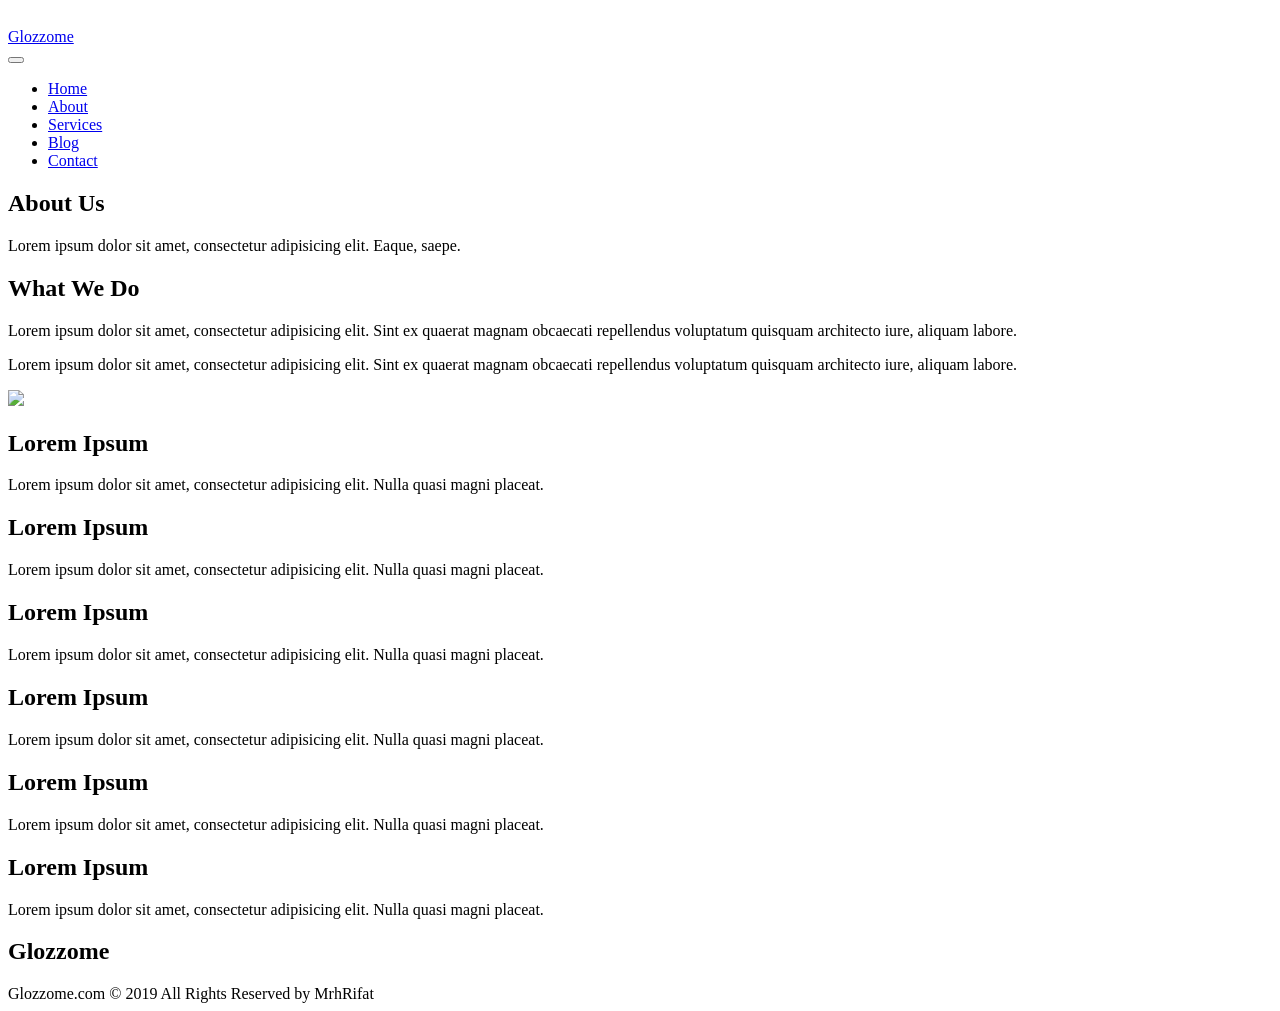
==== about.html @ 92b60e3e "Add files via upload" ====
<!DOCTYPE html>
<html lang="en">
<head>
	<title>Glozzome</title>
	<meta charset="utf-8">
	<meta name="viewport" content="width:device-width; initial-scale=1.0">
	<link rel="shortcut icon" type="image/x-icon" href="img/favicon.png">
	<link rel="stylesheet" type="text/css" href="css/bootstrap.min.css">
	<link rel="stylesheet" type="text/css" href="css/main.css">
	<link rel="stylesheet" type="text/css" href="css/uikit.min.css"> 
	<link rel="stylesheet" type="text/css" href="css/fontawesome/css/all.css">

</head>
<body>

	<!-- Navbar Section Start -->
	<nav class="navbar navbar-dark navbar-expand-lg"  uk-sticky="top:100; animation: uk-animation-slide-top; bottom: #sticky-on-scroll-up">
		<div class="container">
			<a href="index.html" class="navbar-brand">
				<img src="img/logo1.png" class="img-fluid p-0" style="width: 35%; filter: brightness(0) invert(1);">
				<div class="ml-2 p-0 d-inline webT">Glozzome</div>
			</a>
			<button class="navbar-toggler navbar-toggler-right" data-toggle="collapse" data-target="#navBar">
				<span class="navbar-toggler-icon"></span>
			</button>
			<div class="collapse navbar-collapse" id="navBar">
				<ul class="navbar-nav  ml-auto ">

					<li class="nav-item">
						<a class="nav-link " href="index.html">Home</a>
					</li>
					<li class="nav-item active">
						<a class="nav-link" href="about.html">About</a>
					</li>
					<li class="nav-item">
						<a class="nav-link" href="services.html">Services</a>
					</li>
					<li class="nav-item">
						<a class="nav-link" href="blog.html">Blog</a>
					</li>
					<li class="nav-item">
						<a class="nav-link" href="contact.html">Contact</a>
					</li>
				</ul>
			</div>
		</div>
	</nav>
	<!-- Nav Section End -->

	
	<!-- About Section Start -->
	<section id="about"   class="text-center py-5 text-light">
		<div class="inner-overlay">
			<div class="container">
				<div class="row">
					<div class="col mt-5 pt-4">
						<h1 class="text-light">About Us</h1 >
						<p class="lead">
							Lorem ipsum dolor sit amet, consectetur adipisicing elit. Eaque, saepe.
						</p>
					</div>
				</div>
			</div>
		</div>
	</section>
	<!-- About Section End -->

	<!-- Info Section Start -->
	<section id="about-info" class="py-5 my-5">
		<div class="container">
			<div class="row">
				<div class="col-lg-6 col-md-6  align-self-center">
					<h1>What We Do</h1>
					<p class="lead">
						Lorem ipsum dolor sit amet, consectetur adipisicing elit. Sint ex quaerat magnam obcaecati repellendus voluptatum quisquam architecto iure, aliquam labore.
					</p>
					<p class="lead">
						Lorem ipsum dolor sit amet, consectetur adipisicing elit. Sint ex quaerat magnam obcaecati repellendus voluptatum quisquam architecto iure, aliquam labore.
					</p>
				</div>
				<div class="col-lg-6 col-md-6 align-self-center text-center">
					<img src="img/about/info.jpg" 
					class="img-fluid w-50 h-70 rounded-circle">
				</div>
			</div>
		</div>
	</section>
	<!-- About Info Section End -->

	<!-- About Services Section Start -->
	<section id="about-services" class="py-5 text-light
	text-center bg-dark">
	<div class="container">
		<div class="row">
			<div class="col-lg-4 col-md-4">
				<div class="card bg-success ">
					<div class="card-body">
						<i class="fas fa-envelope"></i>
						<h2 class="text-light m-0">Lorem Ipsum</h2>
						<p class="lead">Lorem ipsum dolor sit amet, consectetur adipisicing elit. Nulla quasi magni placeat.</p>
					</div>
				</div>
			</div>
			<div class="col-lg-4 col-md-4">
				<div class="card bg-danger ">
					<div class="card-body">
						<i class="fas fa-car"></i>
						<h2 class="text-light m-0">Lorem Ipsum</h2>
						<p class="lead">Lorem ipsum dolor sit amet, consectetur adipisicing elit. Nulla quasi magni placeat.</p>
					</div>
				</div>
			</div>
			<div class="col-lg-4 col-md-4">
				<div class="card bg-primary ">
					<div class="card-body">
						<i class="fas fa-play"></i>
						<h2 class="text-light m-0">Lorem Ipsum</h2>
						<p class="lead">Lorem ipsum dolor sit amet, consectetur adipisicing elit. Nulla quasi magni placeat.</p>
					</div>
				</div>
			</div>
		</div>
		<div class="row mt-3">
			<div class="col-lg-4 col-md-4">
				<div class="card bg-info ">
					<div class="card-body">
						<i class="fas fa-cart-plus"></i>
						<h2 class="text-light m-0">Lorem Ipsum</h2>
						<p class="lead">Lorem ipsum dolor sit amet, consectetur adipisicing elit. Nulla quasi magni placeat.</p>
					</div>
				</div>
			</div>
			<div class="col-lg-4 col-md-4">
				<div class="card bg-primary ">
					<div class="card-body">
						<i class="fas fa-tree"></i>
						<h2 class="text-light m-0">Lorem Ipsum</h2>
						<p class="lead">Lorem ipsum dolor sit amet, consectetur adipisicing elit. Nulla quasi magni placeat.</p>
					</div>
				</div>
			</div>
			<div class="col-lg-4 col-md-4">
				<div class="card bg-success ">
					<div class="card-body">
						<i class="fas fa-history"></i>
						<h2 class="text-light m-0">Lorem Ipsum</h2>
						<p class="lead">Lorem ipsum dolor sit amet, consectetur adipisicing elit. Nulla quasi magni placeat.</p>
					</div>
				</div>
			</div>
		</div>
	</div>
</section>
<!-- About Services Section End-->

<!-- About Testimonial Section Start -->
<section id="about-testimonial" class="py-5">
	
</section>
<!-- About Testimonial Section End -->

<!-- Footer Section Start -->
<footer id="footer" class="py-3 text-center text-light">
	<div class="container">
		<div class="row">
			<div class="col">
				<h2 class="display-5 mb-0 text-light">Glozzome</h2>
				<div class="d-flex flex-row justify-content-center p-3">
					<div class="px-5">
						<a href="#">
							<i class="fab fa-facebook-f"></i>
						</a>
					</div>
					<div class="px-5">
						<a href="#">
							<i class="fab fa-linkedin-in"></i>
						</a>
					</div>
					<div class="px-5">
						<a href="#">
							<i class="fab fa-twitter"></i>
						</a>
					</div>
				</div>
			</div>
		</div>
		<div class="row">
			<div class="col">
				Glozzome.com © 2019 All Rights Reserved by MrhRifat
			</div>
		</div>
	</div>
</footer>

<script type="text/javascript" src="js/jquery-slim.min.js"></script>
<script type="text/javascript" src="js/popper.min.js"></script>
<script type="text/javascript" src="js/bootstrap.min.js"></script>
<script type="text/javascript" src="js/uikit.min.js"></script>
<script type="text/javascript" src="js/uikit-icons.min.js"></script>
</body>
</html>
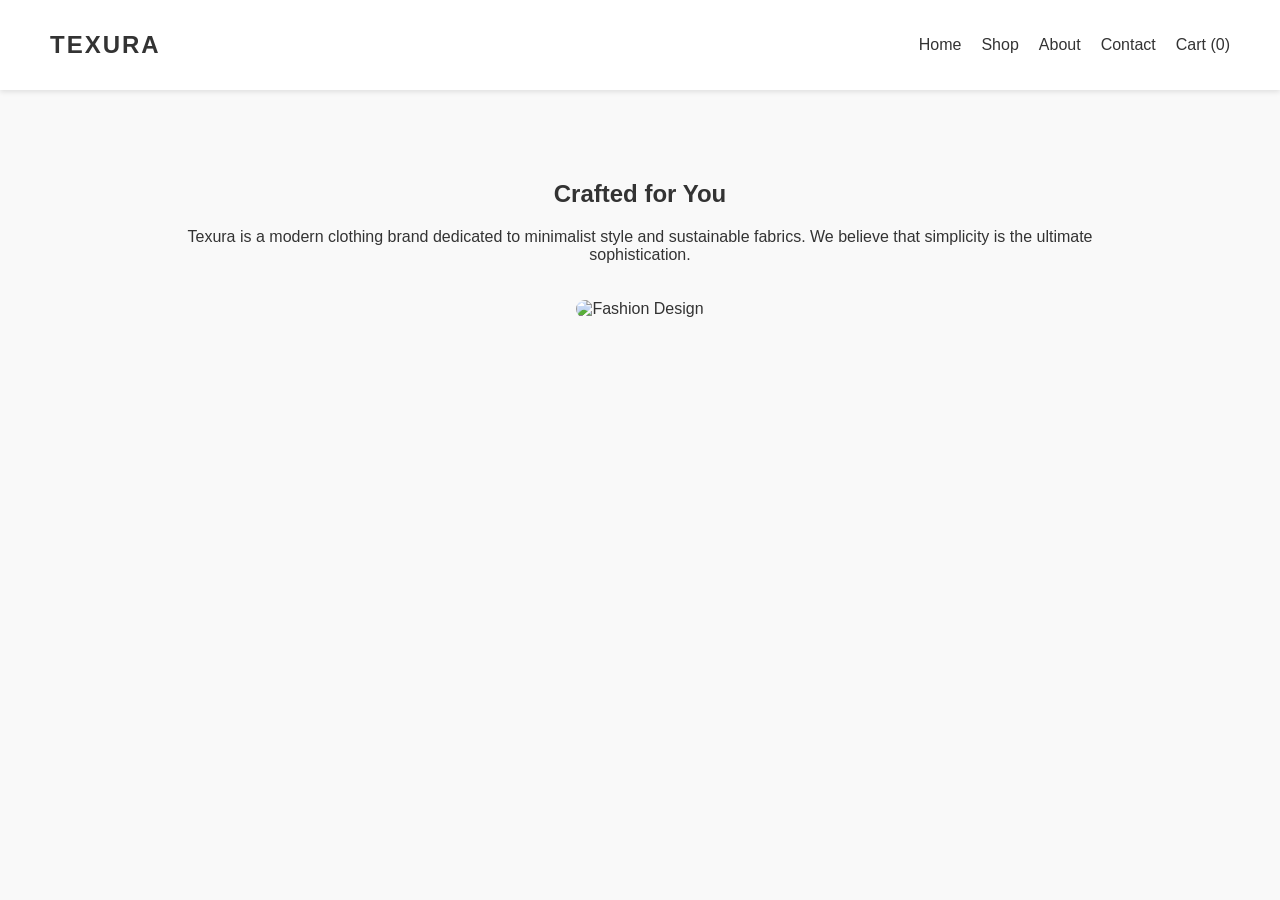
==== commit d12f3111: "Add about.html with company information and navigation" ====
--- a/about.html
+++ b/about.html
@@ -1,201 +1,29 @@
 <!DOCTYPE html>
 <html lang="en">
 <head>
-	<title>Glozzome</title>
-	<meta charset="utf-8">
-	<meta name="viewport" content="width:device-width; initial-scale=1.0">
-	<link rel="shortcut icon" type="image/x-icon" href="img/favicon.png">
-	<link rel="stylesheet" type="text/css" href="css/bootstrap.min.css">
-	<link rel="stylesheet" type="text/css" href="css/main.css">
-	<link rel="stylesheet" type="text/css" href="css/uikit.min.css"> 
-	<link rel="stylesheet" type="text/css" href="css/fontawesome/css/all.css">
-
+    <meta charset="UTF-8">
+    <meta name="viewport" content="width=device-width, initial-scale=1.0">
+    <title>About Us | Texura</title>
+    <link rel="stylesheet" href="style.css">
 </head>
 <body>
+    <nav>
+        <div class="logo">TEXURA</div>
+        <ul>
+            <li><a href="index.html">Home</a></li>
+            <li><a href="shop.html">Shop</a></li>
+            <li><a href="about.html">About</a></li>
+            <li><a href="contact.html">Contact</a></li>
+            <li><a href="cart.html">Cart (<span id="cart-count">0</span>)</a></li>
+        </ul>
+    </nav>
 
-	<!-- Navbar Section Start -->
-	<nav class="navbar navbar-dark navbar-expand-lg"  uk-sticky="top:100; animation: uk-animation-slide-top; bottom: #sticky-on-scroll-up">
-		<div class="container">
-			<a href="index.html" class="navbar-brand">
-				<img src="img/logo1.png" class="img-fluid p-0" style="width: 35%; filter: brightness(0) invert(1);">
-				<div class="ml-2 p-0 d-inline webT">Glozzome</div>
-			</a>
-			<button class="navbar-toggler navbar-toggler-right" data-toggle="collapse" data-target="#navBar">
-				<span class="navbar-toggler-icon"></span>
-			</button>
-			<div class="collapse navbar-collapse" id="navBar">
-				<ul class="navbar-nav  ml-auto ">
+    <section class="content-section">
+        <h1>Crafted for You</h1>
+        <p>Texura is a modern clothing brand dedicated to minimalist style and sustainable fabrics. We believe that simplicity is the ultimate sophistication.</p>
+        <img src="https://images.unsplash.com/photo-1558769132-cb1aea458c5e?auto=format&fit=crop&w=600&q=80" alt="Fashion Design" style="width:100%; max-width:500px; margin-top:20px; border-radius:10px;">
+    </section>
 
-					<li class="nav-item">
-						<a class="nav-link " href="index.html">Home</a>
-					</li>
-					<li class="nav-item active">
-						<a class="nav-link" href="about.html">About</a>
-					</li>
-					<li class="nav-item">
-						<a class="nav-link" href="services.html">Services</a>
-					</li>
-					<li class="nav-item">
-						<a class="nav-link" href="blog.html">Blog</a>
-					</li>
-					<li class="nav-item">
-						<a class="nav-link" href="contact.html">Contact</a>
-					</li>
-				</ul>
-			</div>
-		</div>
-	</nav>
-	<!-- Nav Section End -->
-
-	
-	<!-- About Section Start -->
-	<section id="about"   class="text-center py-5 text-light">
-		<div class="inner-overlay">
-			<div class="container">
-				<div class="row">
-					<div class="col mt-5 pt-4">
-						<h1 class="text-light">About Us</h1 >
-						<p class="lead">
-							Lorem ipsum dolor sit amet, consectetur adipisicing elit. Eaque, saepe.
-						</p>
-					</div>
-				</div>
-			</div>
-		</div>
-	</section>
-	<!-- About Section End -->
-
-	<!-- Info Section Start -->
-	<section id="about-info" class="py-5 my-5">
-		<div class="container">
-			<div class="row">
-				<div class="col-lg-6 col-md-6  align-self-center">
-					<h1>What We Do</h1>
-					<p class="lead">
-						Lorem ipsum dolor sit amet, consectetur adipisicing elit. Sint ex quaerat magnam obcaecati repellendus voluptatum quisquam architecto iure, aliquam labore.
-					</p>
-					<p class="lead">
-						Lorem ipsum dolor sit amet, consectetur adipisicing elit. Sint ex quaerat magnam obcaecati repellendus voluptatum quisquam architecto iure, aliquam labore.
-					</p>
-				</div>
-				<div class="col-lg-6 col-md-6 align-self-center text-center">
-					<img src="img/about/info.jpg" 
-					class="img-fluid w-50 h-70 rounded-circle">
-				</div>
-			</div>
-		</div>
-	</section>
-	<!-- About Info Section End -->
-
-	<!-- About Services Section Start -->
-	<section id="about-services" class="py-5 text-light
-	text-center bg-dark">
-	<div class="container">
-		<div class="row">
-			<div class="col-lg-4 col-md-4">
-				<div class="card bg-success ">
-					<div class="card-body">
-						<i class="fas fa-envelope"></i>
-						<h2 class="text-light m-0">Lorem Ipsum</h2>
-						<p class="lead">Lorem ipsum dolor sit amet, consectetur adipisicing elit. Nulla quasi magni placeat.</p>
-					</div>
-				</div>
-			</div>
-			<div class="col-lg-4 col-md-4">
-				<div class="card bg-danger ">
-					<div class="card-body">
-						<i class="fas fa-car"></i>
-						<h2 class="text-light m-0">Lorem Ipsum</h2>
-						<p class="lead">Lorem ipsum dolor sit amet, consectetur adipisicing elit. Nulla quasi magni placeat.</p>
-					</div>
-				</div>
-			</div>
-			<div class="col-lg-4 col-md-4">
-				<div class="card bg-primary ">
-					<div class="card-body">
-						<i class="fas fa-play"></i>
-						<h2 class="text-light m-0">Lorem Ipsum</h2>
-						<p class="lead">Lorem ipsum dolor sit amet, consectetur adipisicing elit. Nulla quasi magni placeat.</p>
-					</div>
-				</div>
-			</div>
-		</div>
-		<div class="row mt-3">
-			<div class="col-lg-4 col-md-4">
-				<div class="card bg-info ">
-					<div class="card-body">
-						<i class="fas fa-cart-plus"></i>
-						<h2 class="text-light m-0">Lorem Ipsum</h2>
-						<p class="lead">Lorem ipsum dolor sit amet, consectetur adipisicing elit. Nulla quasi magni placeat.</p>
-					</div>
-				</div>
-			</div>
-			<div class="col-lg-4 col-md-4">
-				<div class="card bg-primary ">
-					<div class="card-body">
-						<i class="fas fa-tree"></i>
-						<h2 class="text-light m-0">Lorem Ipsum</h2>
-						<p class="lead">Lorem ipsum dolor sit amet, consectetur adipisicing elit. Nulla quasi magni placeat.</p>
-					</div>
-				</div>
-			</div>
-			<div class="col-lg-4 col-md-4">
-				<div class="card bg-success ">
-					<div class="card-body">
-						<i class="fas fa-history"></i>
-						<h2 class="text-light m-0">Lorem Ipsum</h2>
-						<p class="lead">Lorem ipsum dolor sit amet, consectetur adipisicing elit. Nulla quasi magni placeat.</p>
-					</div>
-				</div>
-			</div>
-		</div>
-	</div>
-</section>
-<!-- About Services Section End-->
-
-<!-- About Testimonial Section Start -->
-<section id="about-testimonial" class="py-5">
-	
-</section>
-<!-- About Testimonial Section End -->
-
-<!-- Footer Section Start -->
-<footer id="footer" class="py-3 text-center text-light">
-	<div class="container">
-		<div class="row">
-			<div class="col">
-				<h2 class="display-5 mb-0 text-light">Glozzome</h2>
-				<div class="d-flex flex-row justify-content-center p-3">
-					<div class="px-5">
-						<a href="#">
-							<i class="fab fa-facebook-f"></i>
-						</a>
-					</div>
-					<div class="px-5">
-						<a href="#">
-							<i class="fab fa-linkedin-in"></i>
-						</a>
-					</div>
-					<div class="px-5">
-						<a href="#">
-							<i class="fab fa-twitter"></i>
-						</a>
-					</div>
-				</div>
-			</div>
-		</div>
-		<div class="row">
-			<div class="col">
-				Glozzome.com © 2019 All Rights Reserved by MrhRifat
-			</div>
-		</div>
-	</div>
-</footer>
-
-<script type="text/javascript" src="js/jquery-slim.min.js"></script>
-<script type="text/javascript" src="js/popper.min.js"></script>
-<script type="text/javascript" src="js/bootstrap.min.js"></script>
-<script type="text/javascript" src="js/uikit.min.js"></script>
-<script type="text/javascript" src="js/uikit-icons.min.js"></script>
+    <script src="script.js"></script>
 </body>
-</html>+</html>
--- a/style.css
+++ b/style.css
@@ -0,0 +1,94 @@
+/* General Styles */
+body {
+    margin: 0;
+    font-family: 'Segoe UI', Tahoma, Geneva, Verdana, sans-serif;
+    background-color: #f9f9f9;
+    color: #333;
+}
+
+nav {
+    display: flex;
+    justify-content: space-between;
+    align-items: center;
+    padding: 20px 50px;
+    background: #fff;
+    box-shadow: 0 2px 5px rgba(0,0,0,0.1);
+}
+
+.logo {
+    font-size: 24px;
+    font-weight: bold;
+    letter-spacing: 2px;
+}
+
+nav ul {
+    list-style: none;
+    display: flex;
+    gap: 20px;
+}
+
+nav ul li a {
+    text-decoration: none;
+    color: #333;
+    font-weight: 500;
+}
+
+/* Hero Section */
+.hero {
+    height: 80vh;
+    display: flex;
+    flex-direction: column;
+    justify-content: center;
+    align-items: center;
+    text-align: center;
+    background: linear-gradient(rgba(0,0,0,0.5), rgba(0,0,0,0.5)), url('https://images.unsplash.com/photo-1441986300917-64674bd600d8?auto=format&fit=crop&w=1350&q=80');
+    background-size: cover;
+    color: white;
+}
+
+.btn {
+    margin-top: 20px;
+    padding: 12px 30px;
+    background-color: #fff;
+    color: #000;
+    text-decoration: none;
+    font-weight: bold;
+    border-radius: 5px;
+    cursor: pointer;
+    border: none;
+}
+
+/* Sections & Forms */
+.product-container, .content-section, .form-container, .cart-section {
+    max-width: 1000px;
+    margin: 50px auto;
+    padding: 20px;
+    text-align: center;
+}
+
+.product-container {
+    display: grid;
+    grid-template-columns: repeat(auto-fit, minmax(250px, 1fr));
+    gap: 20px;
+}
+
+.card {
+    background: white;
+    padding: 15px;
+    border-radius: 8px;
+    box-shadow: 0 4px 6px rgba(0,0,0,0.05);
+}
+
+form {
+    display: flex;
+    flex-direction: column;
+    gap: 15px;
+    max-width: 500px;
+    margin: 0 auto;
+}
+
+input, textarea {
+    padding: 12px;
+    border: 1px solid #ccc;
+    border-radius: 5px;
+}
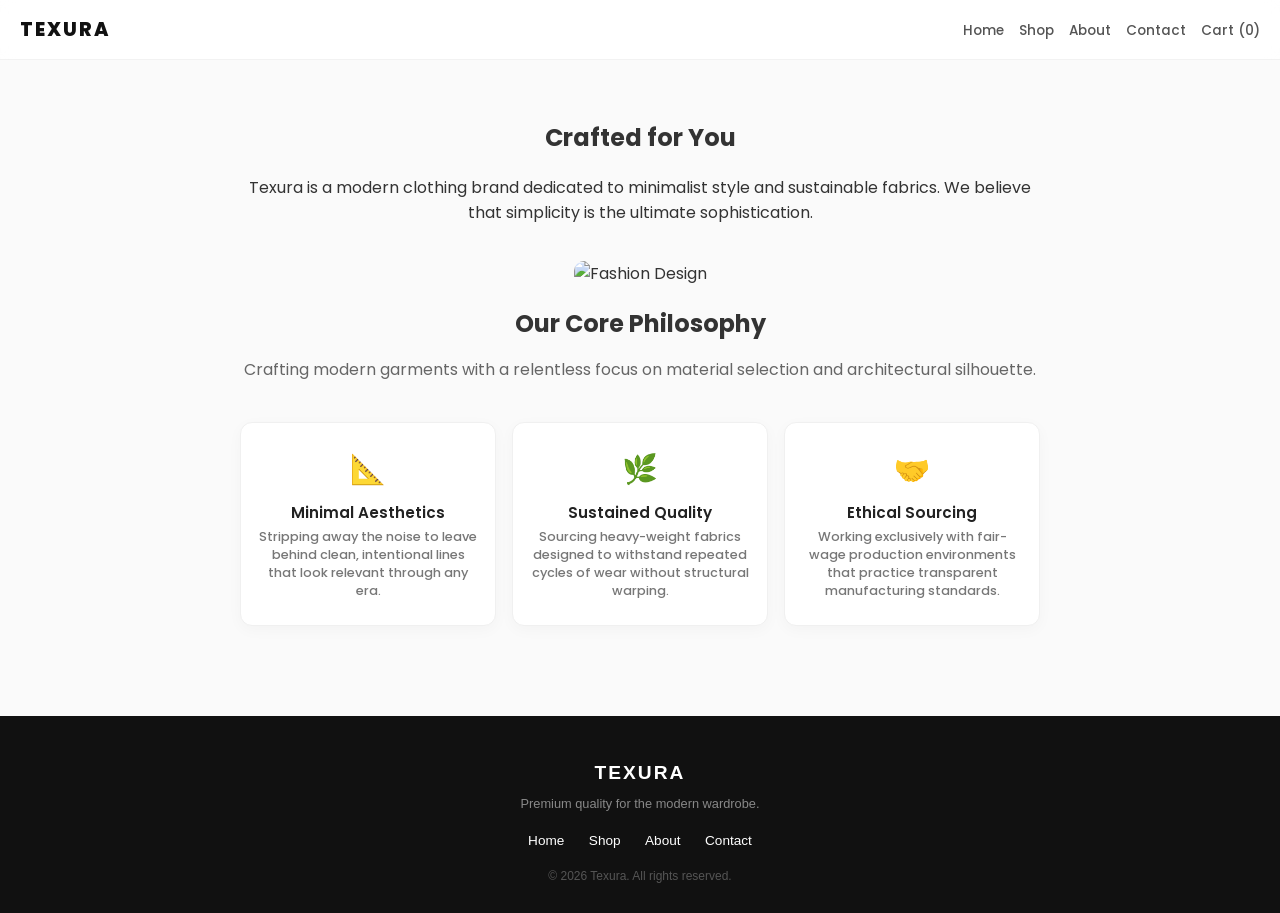
==== commit b574c17e: "Add content and philosophy section to about page" ====
--- a/about.html
+++ b/about.html
@@ -19,11 +19,46 @@
     </nav>
 
     <section class="content-section">
+        
         <h1>Crafted for You</h1>
         <p>Texura is a modern clothing brand dedicated to minimalist style and sustainable fabrics. We believe that simplicity is the ultimate sophistication.</p>
         <img src="https://images.unsplash.com/photo-1558769132-cb1aea458c5e?auto=format&fit=crop&w=600&q=80" alt="Fashion Design" style="width:100%; max-width:500px; margin-top:20px; border-radius:10px;">
+    <h2 style="font-weight: 700; margin-bottom: 10px;">Our Core Philosophy</h2>
+    <p style="color: #666; margin-bottom: 40px;">Crafting modern garments with a relentless focus on material selection and architectural silhouette.</p>
+
+    <div class="product-container" style="padding: 0;">
+        
+        <div class="card" style="padding: 25px 15px; min-height: auto;">
+            <div style="font-size: 1.8rem; margin-bottom: 10px;">📐</div>
+            <h3 style="margin-top: 0;">Minimal Aesthetics</h3>
+            <p style="font-size: 0.8rem; margin: 0;">Stripping away the noise to leave behind clean, intentional lines that look relevant through any era.</p>
+        </div>
+
+        <div class="card" style="padding: 25px 15px; min-height: auto;">
+            <div style="font-size: 1.8rem; margin-bottom: 10px;">🌿</div>
+            <h3 style="margin-top: 0;">Sustained Quality</h3>
+            <p style="font-size: 0.8rem; margin: 0;">Sourcing heavy-weight fabrics designed to withstand repeated cycles of wear without structural warping.</p>
+        </div>
+
+        <div class="card" style="padding: 25px 15px; min-height: auto;">
+            <div style="font-size: 1.8rem; margin-bottom: 10px;">🤝</div>
+            <h3 style="margin-top: 0;">Ethical Sourcing</h3>
+            <p style="font-size: 0.8rem; margin: 0;">Working exclusively with fair-wage production environments that practice transparent manufacturing standards.</p>
+        </div>
+
+    </div>
     </section>
-
+    <footer style="background-color: #111; color: #fff; text-align: center; padding: 30px 20px; margin-top: 50px; font-family: sans-serif;">
+    <h2 style="letter-spacing: 2px; font-size: 1.2rem; margin-bottom: 10px;">TEXURA</h2>
+    <p style="color: #888; font-size: 0.8rem; margin-bottom: 20px;">Premium quality for the modern wardrobe.</p>
+    <div style="margin-bottom: 20px;">
+        <a href="index.html" style="color: #fff; text-decoration: none; margin: 0 10px; font-size: 0.85rem;">Home</a>
+        <a href="shop.html" style="color: #fff; text-decoration: none; margin: 0 10px; font-size: 0.85rem;">Shop</a>
+        <a href="about.html" style="color: #fff; text-decoration: none; margin: 0 10px; font-size: 0.85rem;">About</a>
+        <a href="contact.html" style="color: #fff; text-decoration: none; margin: 0 10px; font-size: 0.85rem;">Contact</a>
+    </div>
+    <p style="color: #555; font-size: 0.75rem; margin: 0;">&copy; 2026 Texura. All rights reserved.</p>
+    </footer>
     <script src="script.js"></script>
 </body>
 </html>
--- a/style.css
+++ b/style.css
@@ -1,94 +1,173 @@
-/* General Styles */
+@import url('https://fonts.googleapis.com/css2?family=Poppins:wght@300;400;500;600;700;800&display=swap');
+/* --- Global Styles --- */
 body {
+    font-family: 'Poppins', sans-serif;
     margin: 0;
-    font-family: 'Segoe UI', Tahoma, Geneva, Verdana, sans-serif;
-    background-color: #f9f9f9;
+    padding: 0;
+    background-color: #fafafa;
     color: #333;
 }
 
+/* --- Premium Glass Navigation Bar --- */
 nav {
     display: flex;
     justify-content: space-between;
     align-items: center;
-    padding: 20px 50px;
-    background: #fff;
-    box-shadow: 0 2px 5px rgba(0,0,0,0.1);
+    padding: 15px 20px;
+    background: rgba(255, 255, 255, 0.85); /* See-through clean white */
+    backdrop-filter: blur(8px); /* Blurs products behind it on scroll */
+    -webkit-backdrop-filter: blur(8px);
+    position: sticky; /* Fixed at the top */
+    top: 0;
+    z-index: 1000;
+    border-bottom: 1px solid rgba(0, 0, 0, 0.05);
 }
 
 .logo {
-    font-size: 24px;
-    font-weight: bold;
+    font-size: 1.2rem;
+    font-weight: 800;
     letter-spacing: 2px;
+    color: #111;
 }
 
 nav ul {
+    display: flex;
+    gap: 15px;
     list-style: none;
-    display: flex;
-    gap: 20px;
+    margin: 0;
+    padding: 0;
 }
 
 nav ul li a {
     text-decoration: none;
-    color: #333;
+    color: #555;
+    font-size: 0.85rem;
     font-weight: 500;
+    transition: color 0.3s ease;
 }
 
-/* Hero Section */
+nav ul li a:hover {
+    color: #000;
+}
+
+/* --- Hero Section (Home Page) --- */
 .hero {
-    height: 80vh;
+    background: linear-gradient(rgba(0,0,0,0.4), rgba(0,0,0,0.4)), url('https://images.unsplash.com/photo-1441986300917-64674bd600d8?auto=format&fit=crop&w=1200&q=80');
+    background-size: cover;
+    background-position: center;
+    height: 60vh;
     display: flex;
     flex-direction: column;
     justify-content: center;
     align-items: center;
+    color: white;
     text-align: center;
-    background: linear-gradient(rgba(0,0,0,0.5), rgba(0,0,0,0.5)), url('https://images.unsplash.com/photo-1441986300917-64674bd600d8?auto=format&fit=crop&w=1350&q=80');
-    background-size: cover;
-    color: white;
+    padding: 0 20px;
 }
 
-.btn {
-    margin-top: 20px;
-    padding: 12px 30px;
-    background-color: #fff;
-    color: #000;
-    text-decoration: none;
-    font-weight: bold;
-    border-radius: 5px;
-    cursor: pointer;
-    border: none;
+.hero h1 {
+    font-size: 2.5rem;
+    margin-bottom: 10px;
+    font-weight: 700;
+    letter-spacing: 1px;
 }
 
-/* Sections & Forms */
-.product-container, .content-section, .form-container, .cart-section {
-    max-width: 1000px;
-    margin: 50px auto;
+/* --- Product Grid Layout --- */
+.product-container {
+    display: grid;
+    grid-template-columns: repeat(auto-fit, minmax(160px, 1fr)); /* 2 items side-by-side on mobile */
+    gap: 16px;
     padding: 20px;
-    text-align: center;
+    max-width: 1200px;
+    margin: 0 auto;
 }
 
-.product-container {
-    display: grid;
-    grid-template-columns: repeat(auto-fit, minmax(250px, 1fr));
-    gap: 20px;
+/* --- Clean Product Cards --- */
+.card {
+    background: #ffffff;
+    padding: 12px;
+    border-radius: 12px;
+    box-shadow: 0 4px 15px rgba(0, 0, 0, 0.03);
+    text-align: center;
+    transition: transform 0.3s ease, box-shadow 0.3s ease;
+    border: 1px solid #f0f0f0;
+    display: flex;
+    flex-direction: column;
+    justify-content: space-between;
 }
 
-.card {
-    background: white;
-    padding: 15px;
+.card:hover {
+    transform: translateY(-4px);
+    box-shadow: 0 8px 24px rgba(0, 0, 0, 0.08);
+}
+
+/* Forces all store images to match sizes beautifully */
+.card img {
+    width: 100%;
+    height: 200px; 
+    object-fit: cover;
     border-radius: 8px;
-    box-shadow: 0 4px 6px rgba(0,0,0,0.05);
+}
+
+.card h3 {
+    font-size: 0.95rem;
+    color: #222;
+    margin: 12px 0 4px 0;
+    font-weight: 600;
+}
+
+.card p {
+    font-size: 0.9rem;
+    color: #777;
+    font-weight: 500;
+    margin: 0 0 12px 0;
+}
+
+/* --- Matte Black Pill Buttons --- */
+.btn {
+    display: block;
+    width: 100%;
+    background-color: #111;
+    color: #fff;
+    padding: 10px 0;
+    font-size: 0.85rem;
+    font-weight: 600;
+    text-transform: uppercase;
+    letter-spacing: 1px;
+    border: none;
+    border-radius: 25px; /* Smooth rounded pill shape */
+    cursor: pointer;
+    text-decoration: none;
+    transition: background-color 0.2s ease;
+}
+
+.btn:hover {
+    background-color: #333;
+}
+
+/* --- Sections & Forms --- */
+.content-section {
+    padding: 40px 20px;
+    text-align: center;
+    max-width: 800px;
+    margin: 0 auto;
+}
+
+.form-container {
+    padding: 40px 20px;
+    max-width: 500px;
+    margin: 0 auto;
 }
 
 form {
     display: flex;
     flex-direction: column;
     gap: 15px;
-    max-width: 500px;
-    margin: 0 auto;
 }
 
 input, textarea {
     padding: 12px;
-    border: 1px solid #ccc;
-    border-radius: 5px;
+    border: 1px solid #e0e0e0;
+    border-radius: 8px;
+    font-family: inherit;
 }
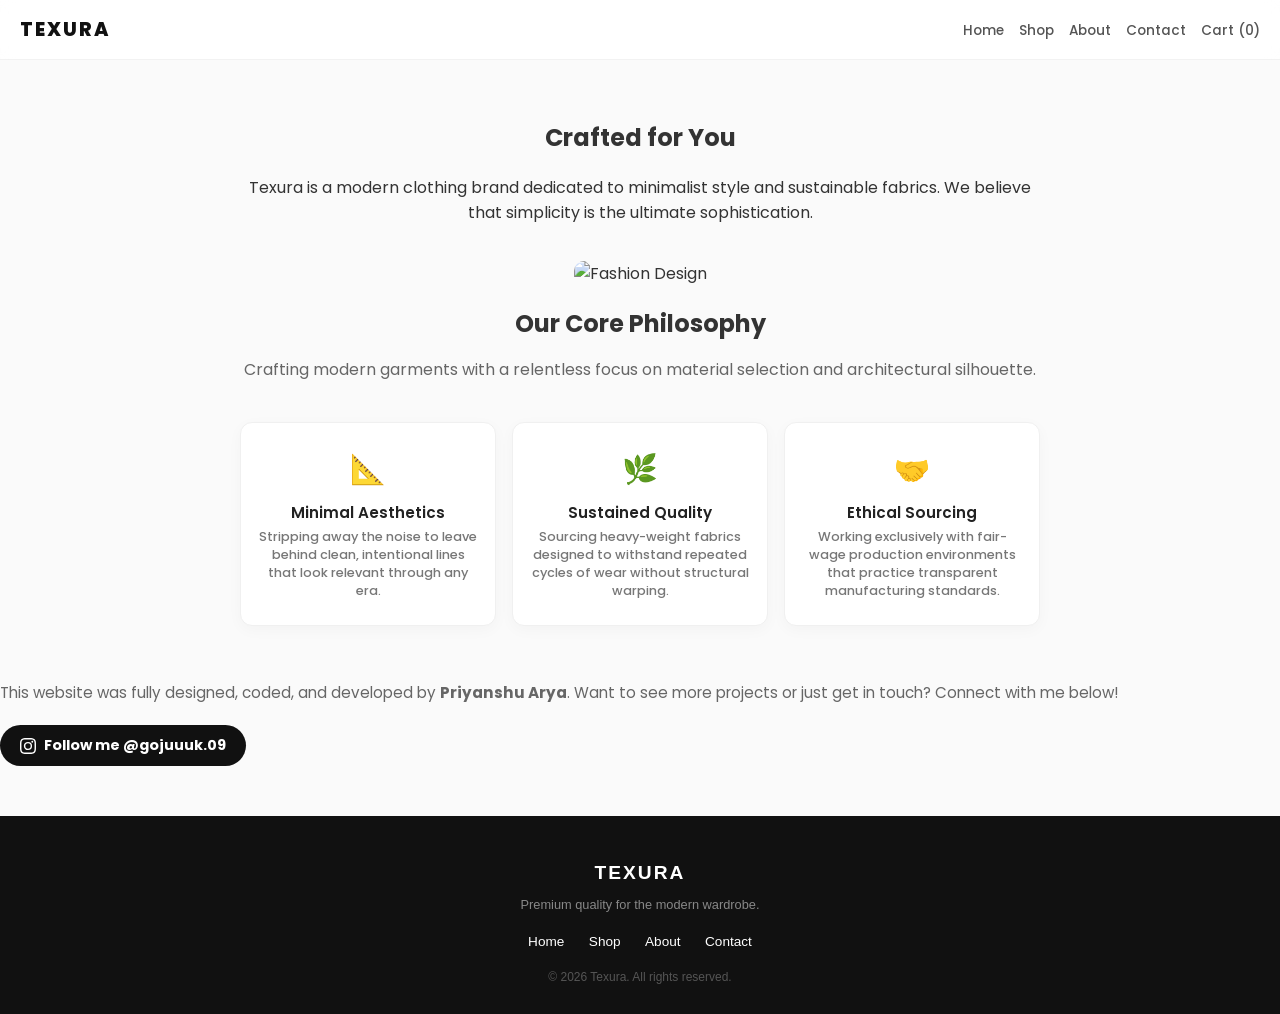
==== commit 037bd8fe: "Add creator introduction and Instagram link Added a paragraph introducing the website's creator and " ====
--- a/about.html
+++ b/about.html
@@ -48,6 +48,18 @@
 
     </div>
     </section>
+     <p style="color: #666; font-size: 0.95rem; line-height: 1.6; margin-bottom: 20px;">
+            This website was fully designed, coded, and developed by <strong>Priyanshu Arya</strong>. 
+            Want to see more projects or just get in touch? Connect with me below!
+    </p>
+    
+        <a href="https://www.instagram.com/gojuuuk.09?igsh=N2N0b3Y3dHV0OTFt" target="_blank" style="display: inline-flex; align-items: center; gap: 8px; color: #fff; text-decoration: none; font-size: 0.9rem; font-weight: bold; background: #111; padding: 10px 20px; border-radius: 30px;">
+            <svg xmlns="http://www.w3.org/2000/svg" width="16" height="16" fill="currentColor" viewBox="0 0 16 16" style="display: inline-block; vertical-align: middle;">
+                <path d="M8 0C5.829 0 5.556.01 4.703.048 3.85.088 3.269.222 2.76.42a3.9 3.9 0 0 0-1.417.923A3.9 3.9 0 0 0 .42 2.76C.222 3.268.087 3.85.048 4.7.01 5.555 0 5.827 0 8.001c0 2.172.01 2.444.048 3.297.04.852.174 1.433.372 1.942.205.526.478.972.923 1.417.444.445.89.719 1.416.923.51.198 1.09.333 1.942.372C5.555 15.99 5.827 16 8 16s2.444-.01 3.298-.048c.851-.04 1.434-.174 1.943-.372a3.9 3.9 0 0 0 1.416-.923c.445-.445.718-.891.923-1.417.197-.509.332-1.09.372-1.942C15.99 10.445 16 10.173 16 8s-.01-2.445-.048-3.299c-.04-.851-.175-1.433-.372-1.941a3.9 3.9 0 0 0-.923-1.417A3.9 3.9 0 0 0 13.24.42c-.51-.198-1.092-.333-1.943-.372C10.443.01 10.172 0 7.998 0zm-.717 1.442h.718c2.136 0 2.389.007 3.232.046.78.035 1.204.166 1.486.275.373.145.64.319.92.599s.453.546.598.92c.11.281.24.705.275 1.485.039.843.047 1.096.047 3.231s-.008 2.389-.047 3.232c-.035.78-.166 1.203-.275 1.485a2.5 2.5 0 0 1-.599.919c-.28.28-.546.453-.92.598-.282.11-.705.24-1.485.276-.843.038-1.096.047-3.232.047s-2.39-.009-3.233-.047c-.78-.036-1.203-.166-1.485-.276a2.5 2.5 0 0 1-.92-.598 2.5 2.5 0 0 1-.6-.92c-.109-.281-.24-.705-.275-1.485-.038-.843-.046-1.096-.046-3.233s.008-2.388.046-3.231c.036-.78.166-1.204.276-1.486.145-.373.319-.64.599-.92.28-.28.546-.453.92-.598.282-.11.705-.24 1.485-.276.738-.034 1.024-.044 2.515-.045zm4.988 1.328a.96.96 0 1 0 0 1.92.96.96 0 0 0 0-1.92m-4.27 1.122a4.109 4.109 0 1 0 0 8.217 4.109 4.109 0 0 0 0-8.217m0 1.441a2.668 2.668 0 1 1 0 5.336 2.668 2.668 0 0 1 0-5.336"/>
+            </svg>
+            Follow me @gojuuuk.09
+        </a>
+        </div>
     <footer style="background-color: #111; color: #fff; text-align: center; padding: 30px 20px; margin-top: 50px; font-family: sans-serif;">
     <h2 style="letter-spacing: 2px; font-size: 1.2rem; margin-bottom: 10px;">TEXURA</h2>
     <p style="color: #888; font-size: 0.8rem; margin-bottom: 20px;">Premium quality for the modern wardrobe.</p>
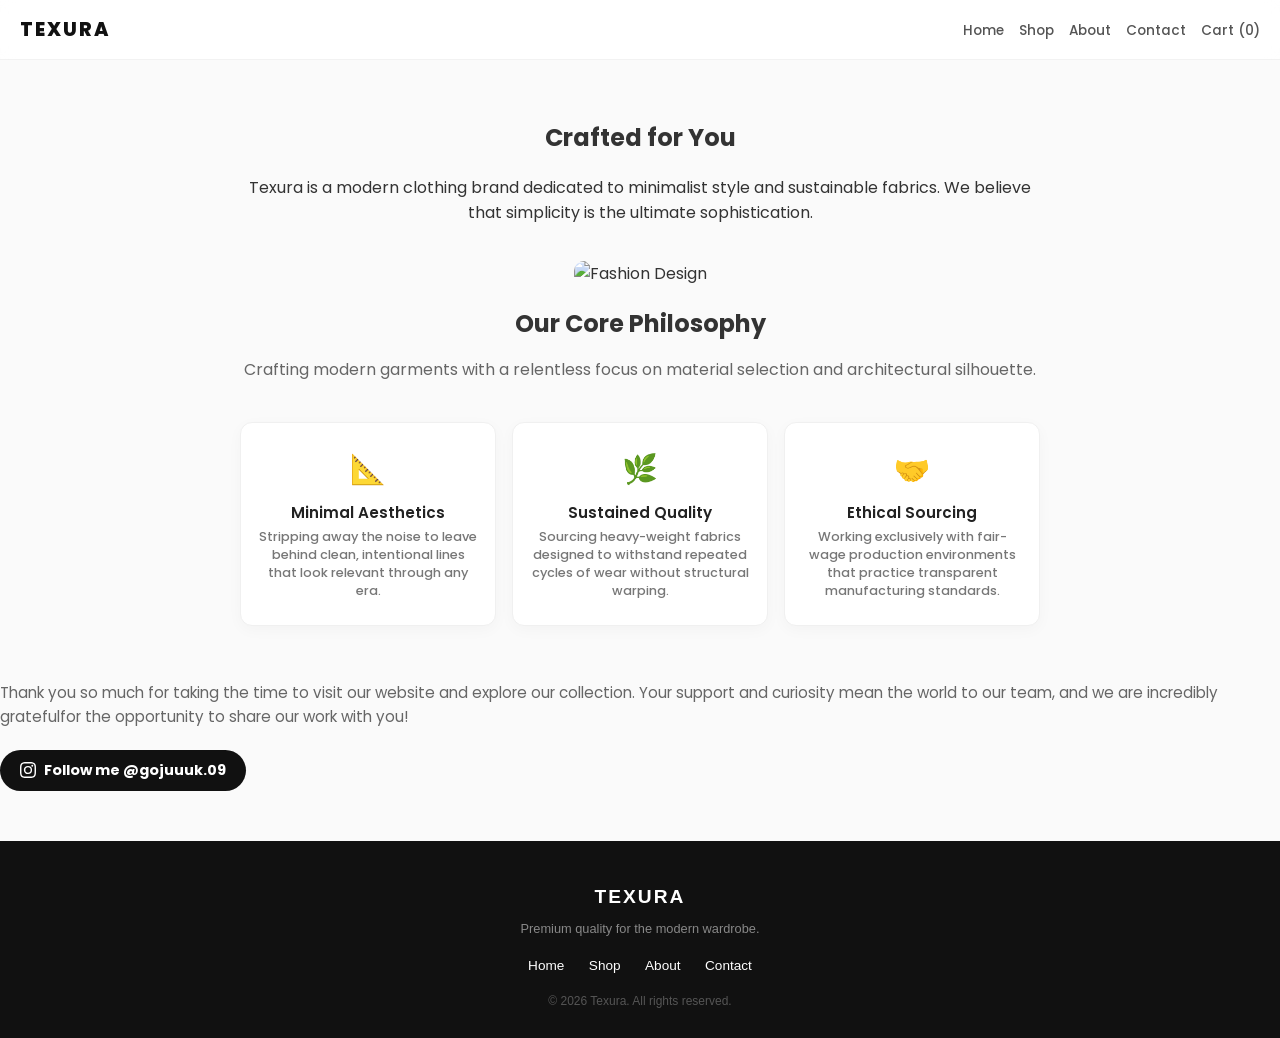
==== commit b41b4554: "Update footer message in about.html" ====
--- a/about.html
+++ b/about.html
@@ -49,8 +49,7 @@
     </div>
     </section>
      <p style="color: #666; font-size: 0.95rem; line-height: 1.6; margin-bottom: 20px;">
-            This website was fully designed, coded, and developed by <strong>Priyanshu Arya</strong>. 
-            Want to see more projects or just get in touch? Connect with me below!
+            Thank you so much for taking the time to visit our website and explore our collection. Your support and curiosity mean the world to our team, and </strong>we are incredibly grateful</strong>for the opportunity to share our work with you!
     </p>
     
         <a href="https://www.instagram.com/gojuuuk.09?igsh=N2N0b3Y3dHV0OTFt" target="_blank" style="display: inline-flex; align-items: center; gap: 8px; color: #fff; text-decoration: none; font-size: 0.9rem; font-weight: bold; background: #111; padding: 10px 20px; border-radius: 30px;">
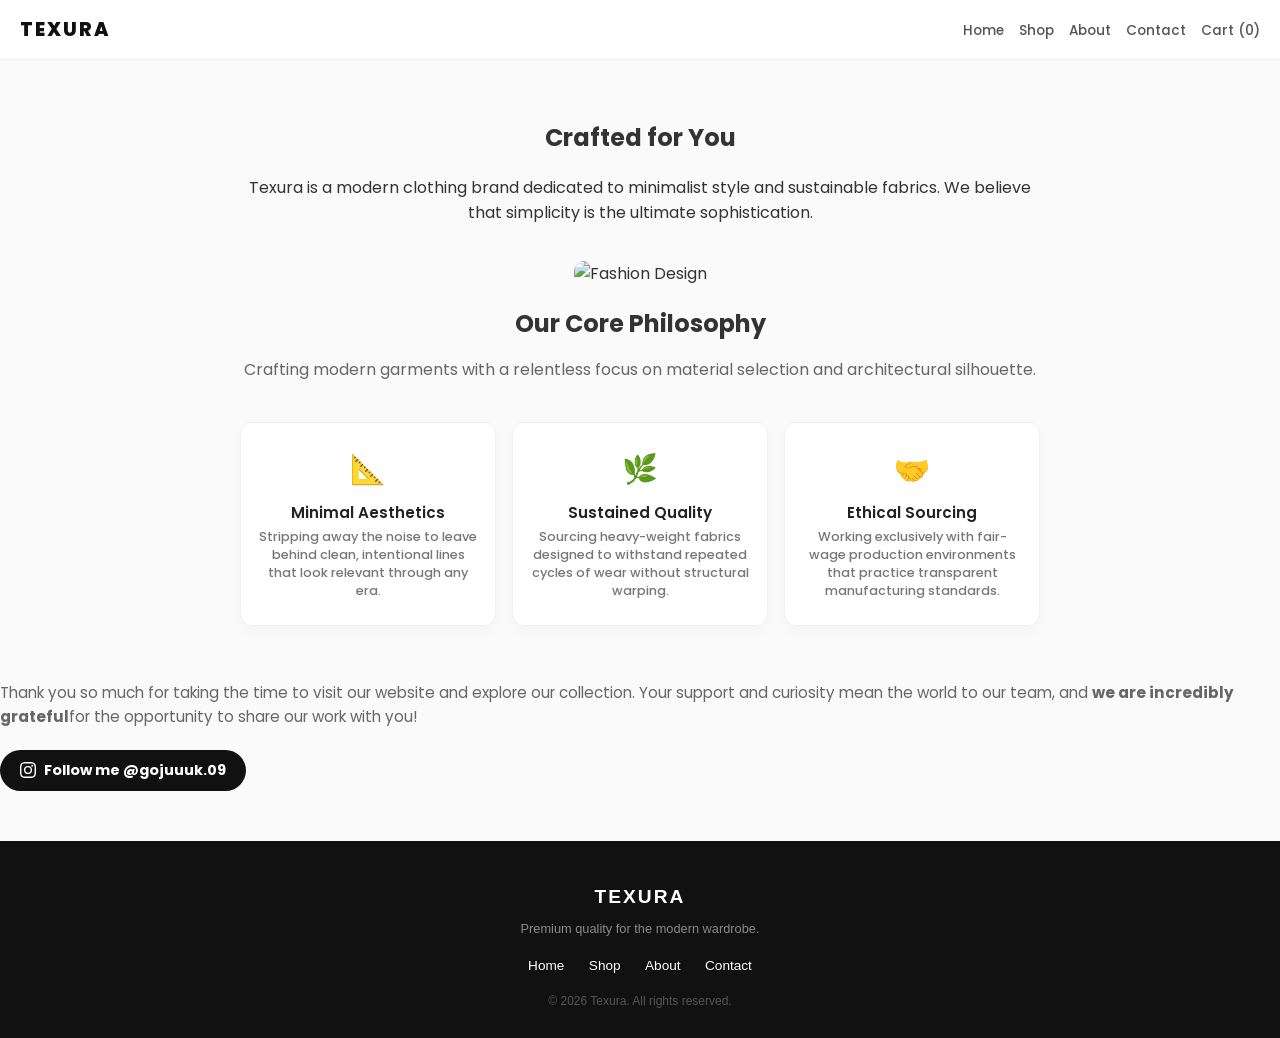
==== commit 9c94afb7: "Fix HTML tag for strong emphasis in about.html" ====
--- a/about.html
+++ b/about.html
@@ -49,7 +49,7 @@
     </div>
     </section>
      <p style="color: #666; font-size: 0.95rem; line-height: 1.6; margin-bottom: 20px;">
-            Thank you so much for taking the time to visit our website and explore our collection. Your support and curiosity mean the world to our team, and </strong>we are incredibly grateful</strong>for the opportunity to share our work with you!
+            Thank you so much for taking the time to visit our website and explore our collection. Your support and curiosity mean the world to our team, and <strong>we are incredibly grateful</strong>for the opportunity to share our work with you!
     </p>
     
         <a href="https://www.instagram.com/gojuuuk.09?igsh=N2N0b3Y3dHV0OTFt" target="_blank" style="display: inline-flex; align-items: center; gap: 8px; color: #fff; text-decoration: none; font-size: 0.9rem; font-weight: bold; background: #111; padding: 10px 20px; border-radius: 30px;">
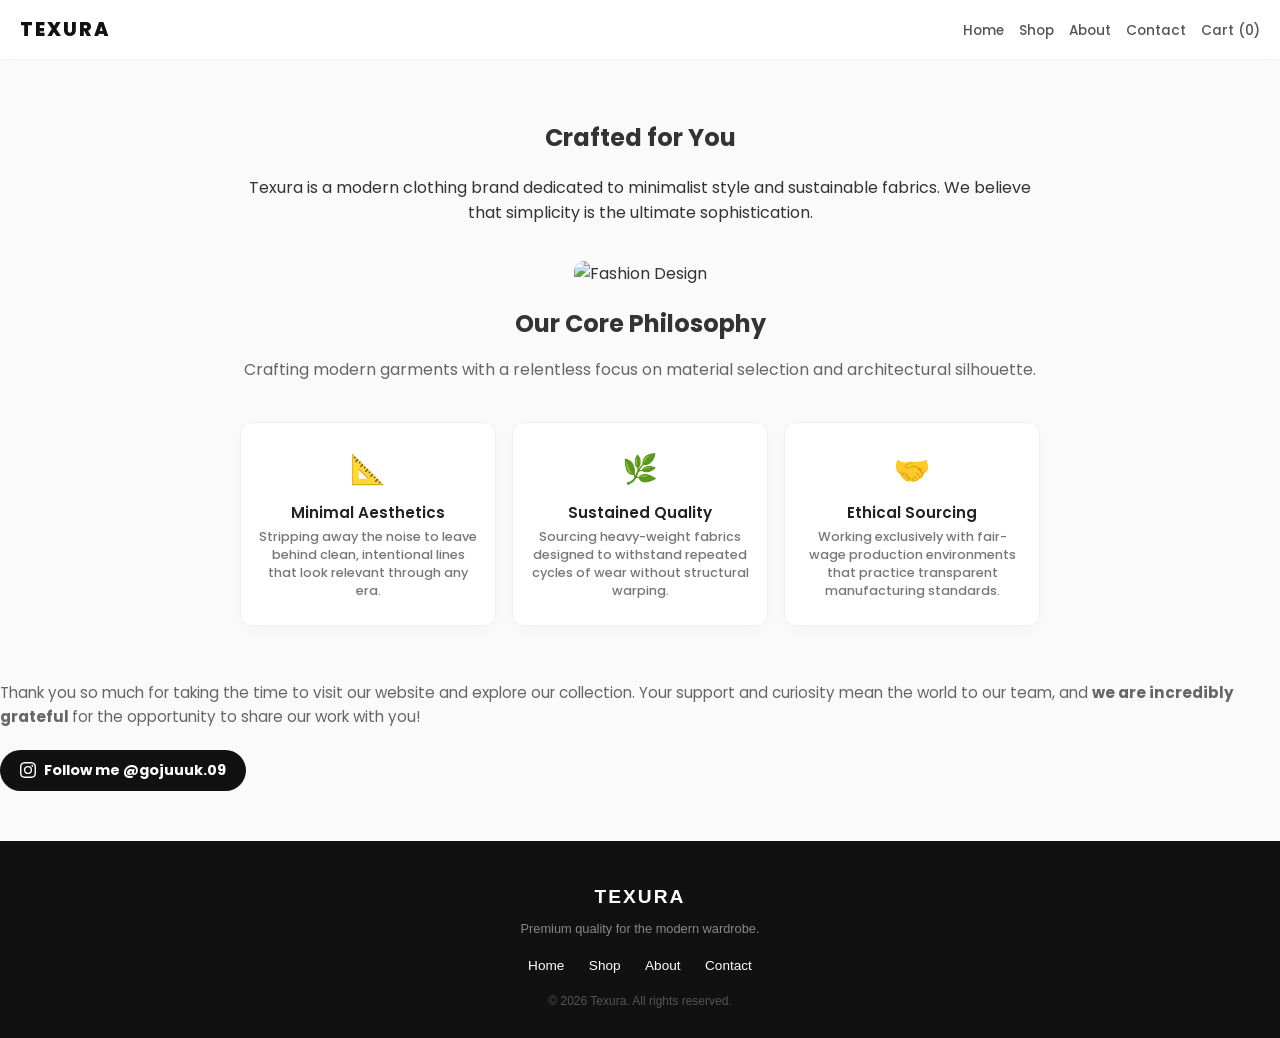
==== commit 17edd79c: "Fix spacing in gratitude message on about page" ====
--- a/about.html
+++ b/about.html
@@ -49,7 +49,7 @@
     </div>
     </section>
      <p style="color: #666; font-size: 0.95rem; line-height: 1.6; margin-bottom: 20px;">
-            Thank you so much for taking the time to visit our website and explore our collection. Your support and curiosity mean the world to our team, and <strong>we are incredibly grateful</strong>for the opportunity to share our work with you!
+            Thank you so much for taking the time to visit our website and explore our collection. Your support and curiosity mean the world to our team, and <strong> we are incredibly grateful </strong> for the opportunity to share our work with you!
     </p>
     
         <a href="https://www.instagram.com/gojuuuk.09?igsh=N2N0b3Y3dHV0OTFt" target="_blank" style="display: inline-flex; align-items: center; gap: 8px; color: #fff; text-decoration: none; font-size: 0.9rem; font-weight: bold; background: #111; padding: 10px 20px; border-radius: 30px;">
